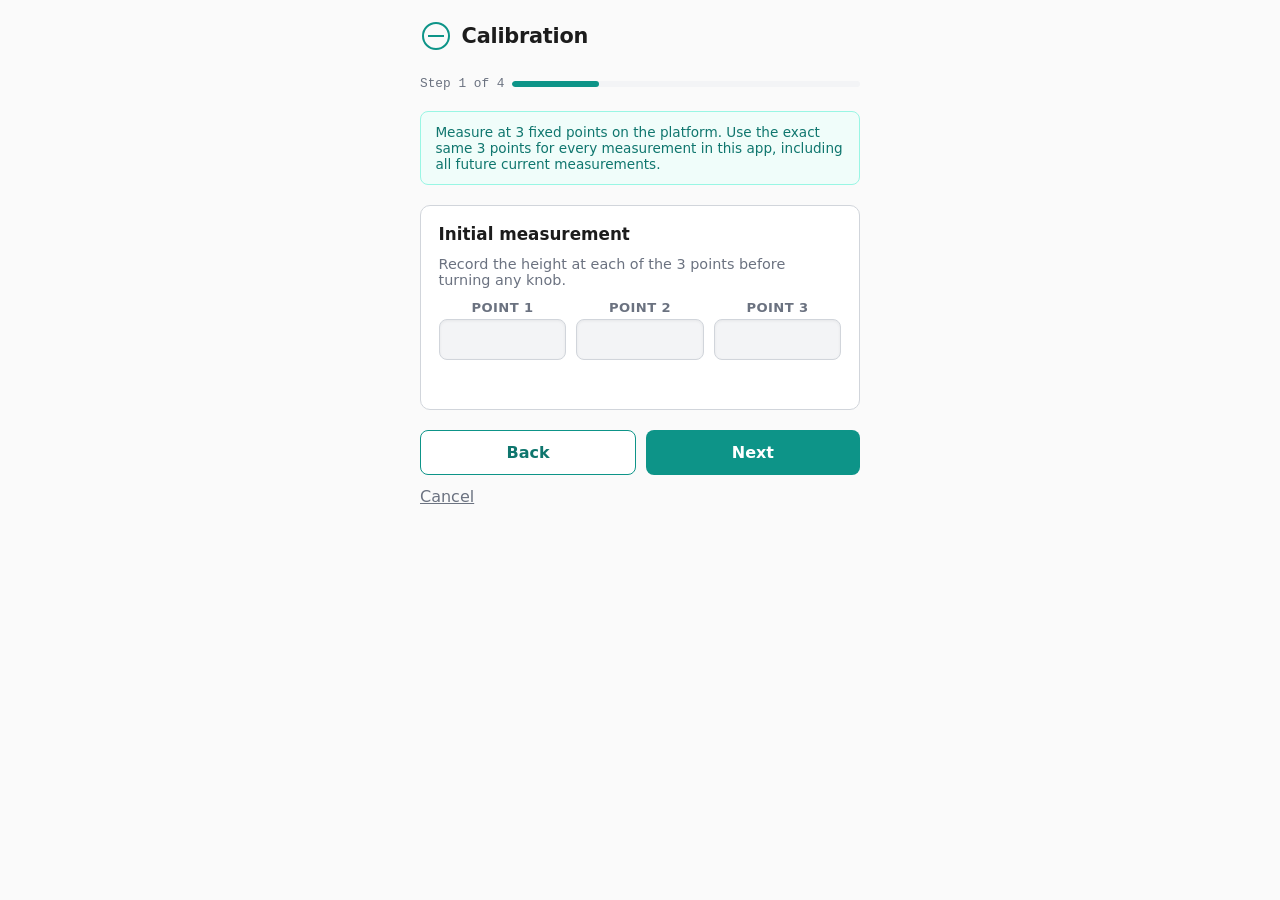
==== truelevel/calibrate.html @ a00348c5 "Initial commit: TrueLevel PWA + GitHub Pages deploy 3-knob platform leveling calculator. Static PWA " ====
<!DOCTYPE html>
<html lang="en">
<head>
<meta charset="UTF-8" />
<meta name="viewport" content="width=device-width, initial-scale=1, viewport-fit=cover" />
<title>TrueLevel &mdash; Calibration</title>
<meta name="theme-color" content="#0d9488" />
<link rel="manifest" href="manifest.json" />
<link rel="apple-touch-icon" href="icons/icon-192.png" />
<link rel="icon" href="icons/icon-192.png" />
<link rel="stylesheet" href="css/style.css" />
</head>
<body>
<div class="app">
  <header class="app-header">
    <svg class="brand-icon" viewBox="0 0 32 32" fill="none" xmlns="http://www.w3.org/2000/svg">
      <circle cx="16" cy="16" r="13" stroke="#0D9488" stroke-width="2"/>
      <line x1="8" y1="16" x2="24" y2="16" stroke="#0D9488" stroke-width="2"/>
    </svg>
    <h1>Calibration</h1>
  </header>

  <div class="progress">
    <span class="progress-label" id="progress-label">Step 1 of 4</span>
    <div class="progress-track">
      <div class="progress-fill" id="progress-fill" style="width: 25%;"></div>
    </div>
  </div>

  <div class="notice">
    Measure at 3 fixed points on the platform. Use the exact same 3 points
    for every measurement in this app, including all future current
    measurements.
  </div>

  <!-- Step 1: initial measurement -->
  <section id="step-1" class="step">
    <div class="card">
      <h2>Initial measurement</h2>
      <p class="subtitle" style="margin-bottom: 0.75rem;">
        Record the height at each of the 3 points before turning any knob.
      </p>
      <div class="point-row">
        <div class="field point-field">
          <label>Point 1</label>
          <input type="number" step="any" id="initial-1" inputmode="decimal" />
        </div>
        <div class="field point-field">
          <label>Point 2</label>
          <input type="number" step="any" id="initial-2" inputmode="decimal" />
        </div>
        <div class="field point-field">
          <label>Point 3</label>
          <input type="number" step="any" id="initial-3" inputmode="decimal" />
        </div>
      </div>
    </div>
  </section>

  <!-- Steps 2-4: per-knob after measurement -->
  <section id="step-2" class="step" hidden></section>
  <section id="step-3" class="step" hidden></section>
  <section id="step-4" class="step" hidden></section>

  <p class="error-text" id="error-text" hidden></p>

  <div class="btn-row">
    <button class="btn-secondary" id="btn-back" hidden>Back</button>
    <button class="btn-primary" id="btn-next">Next</button>
  </div>
  <div style="margin-top: 0.75rem;">
    <a class="btn-text" href="index.html">Cancel</a>
  </div>
</div>

<script src="js/matrix.js"></script>
<script src="js/storage.js"></script>
<script src="js/calibrate.js"></script>
<script src="js/register-sw.js"></script>
</body>
</html>
---- truelevel/css/style.css ----
:root {
  --bg: #fafafa;
  --surface: #ffffff;
  --accent: #0d9488;
  --accent-dark: #0f766e;
  --text: #1c1c1c;
  --text-muted: #6b7280;
  --border: #d1d5db;
  --readout-bg: #f3f4f6;
  --ok: #16a34a;
  --warn: #dc2626;
  --font-sans: system-ui, -apple-system, "Segoe UI", Roboto, sans-serif;
  --font-mono: "SFMono-Regular", Consolas, "Liberation Mono", Menlo, monospace;
}

* {
  box-sizing: border-box;
}

html,
body {
  margin: 0;
  padding: 0;
  background: var(--bg);
  color: var(--text);
  font-family: var(--font-sans);
  -webkit-font-smoothing: antialiased;
}

body {
  min-height: 100vh;
  display: flex;
  flex-direction: column;
  align-items: center;
  padding: 0 0 2rem;
}

.app {
  width: 100%;
  max-width: 480px;
  padding: 1.25rem 1.25rem 3rem;
}

header.app-header {
  display: flex;
  align-items: center;
  gap: 0.6rem;
  margin-bottom: 1.5rem;
}

.brand-icon {
  width: 32px;
  height: 32px;
  flex-shrink: 0;
}

h1 {
  font-size: 1.3rem;
  font-weight: 700;
  margin: 0;
  letter-spacing: -0.01em;
}

h2 {
  font-size: 1.05rem;
  font-weight: 600;
  margin: 0 0 0.75rem;
}

p.subtitle {
  color: var(--text-muted);
  font-size: 0.9rem;
  margin: 0 0 1.25rem;
}

.card {
  background: var(--surface);
  border: 1px solid var(--border);
  border-radius: 10px;
  padding: 1.1rem;
  margin-bottom: 1rem;
}

.notice {
  background: #f0fdfa;
  border: 1px solid #99f6e4;
  color: var(--accent-dark);
  border-radius: 8px;
  padding: 0.75rem 0.9rem;
  font-size: 0.85rem;
  margin-bottom: 1.25rem;
}

.progress {
  display: flex;
  align-items: center;
  gap: 0.5rem;
  margin-bottom: 1.25rem;
}

.progress-label {
  font-family: var(--font-mono);
  font-size: 0.8rem;
  color: var(--text-muted);
  white-space: nowrap;
}

.progress-track {
  flex: 1;
  height: 6px;
  background: var(--readout-bg);
  border-radius: 3px;
  overflow: hidden;
}

.progress-fill {
  height: 100%;
  background: var(--accent);
  border-radius: 3px;
  transition: width 0.2s ease;
}

label {
  display: block;
  font-size: 0.82rem;
  font-weight: 600;
  color: var(--text-muted);
  margin-bottom: 0.3rem;
  text-transform: uppercase;
  letter-spacing: 0.03em;
}

.field {
  margin-bottom: 1rem;
}

.point-row {
  display: grid;
  grid-template-columns: 1fr 1fr 1fr;
  gap: 0.6rem;
  margin-bottom: 1rem;
}

.point-field label {
  text-align: center;
}

input[type="number"],
input[type="text"] {
  width: 100%;
  font-family: var(--font-mono);
  font-variant-numeric: tabular-nums;
  font-size: 1.05rem;
  padding: 0.6rem 0.65rem;
  border: 1px solid var(--border);
  border-radius: 8px;
  background: var(--readout-bg);
  box-shadow: inset 0 1px 3px rgba(0, 0, 0, 0.06);
  color: var(--text);
  text-align: center;
}

input[type="number"]:focus,
input[type="text"]:focus {
  outline: none;
  border-color: var(--accent);
  box-shadow: inset 0 1px 3px rgba(0, 0, 0, 0.06), 0 0 0 3px rgba(13, 148, 136, 0.15);
}

.readout {
  font-family: var(--font-mono);
  font-variant-numeric: tabular-nums;
  background: var(--readout-bg);
  border: 1px solid var(--border);
  border-radius: 8px;
  box-shadow: inset 0 1px 3px rgba(0, 0, 0, 0.06);
  padding: 0.6rem 0.75rem;
  font-size: 1rem;
}

.select-group {
  display: flex;
  gap: 0.5rem;
}

.select-option {
  flex: 1;
  text-align: center;
  padding: 0.6rem 0.5rem;
  border: 1px solid var(--border);
  border-radius: 8px;
  background: var(--surface);
  cursor: pointer;
  font-size: 0.88rem;
  font-weight: 600;
  color: var(--text-muted);
  transition: all 0.15s ease;
  user-select: none;
}

.select-option.active {
  border-color: var(--accent);
  background: #f0fdfa;
  color: var(--accent-dark);
}

.knob-picker {
  display: flex;
  gap: 0.5rem;
}

.knob-picker .select-option {
  display: flex;
  align-items: center;
  justify-content: center;
  gap: 0.35rem;
}

button,
.btn {
  display: inline-flex;
  align-items: center;
  justify-content: center;
  gap: 0.4rem;
  width: 100%;
  font-family: var(--font-sans);
  font-size: 1rem;
  font-weight: 600;
  padding: 0.75rem 1rem;
  border-radius: 8px;
  border: none;
  cursor: pointer;
  text-decoration: none;
  transition: background 0.15s ease, transform 0.05s ease;
}

button:active,
.btn:active {
  transform: scale(0.98);
}

.btn-primary {
  background: var(--accent);
  color: #fff;
}

.btn-primary:hover {
  background: var(--accent-dark);
}

.btn-secondary {
  background: var(--surface);
  color: var(--accent-dark);
  border: 1px solid var(--accent);
}

.btn-secondary:hover {
  background: #f0fdfa;
}

.btn-text {
  background: transparent;
  color: var(--text-muted);
  font-weight: 500;
  text-decoration: underline;
}

.btn-row {
  display: flex;
  gap: 0.6rem;
  margin-top: 1.25rem;
}

.btn-row > * {
  flex: 1;
}

.stack {
  display: flex;
  flex-direction: column;
  gap: 0.75rem;
}

.knob-result {
  display: flex;
  align-items: center;
  gap: 0.9rem;
}

.knob-icon {
  width: 44px;
  height: 44px;
  flex-shrink: 0;
}

.knob-result-body {
  flex: 1;
}

.knob-result-title {
  font-weight: 700;
  font-size: 0.95rem;
  margin-bottom: 0.25rem;
  display: flex;
  align-items: center;
  gap: 0.4rem;
}

.status-dot {
  width: 9px;
  height: 9px;
  border-radius: 50%;
  flex-shrink: 0;
}

.status-dot.ok {
  background: var(--ok);
}

.status-dot.warn {
  background: var(--warn);
}

.knob-result-detail {
  font-family: var(--font-mono);
  font-variant-numeric: tabular-nums;
  font-size: 0.95rem;
  color: var(--text);
}

.knob-result-sub {
  font-size: 0.8rem;
  color: var(--text-muted);
  margin-top: 0.15rem;
}

.matrix-table {
  border-collapse: collapse;
  width: 100%;
  font-family: var(--font-mono);
  font-variant-numeric: tabular-nums;
  font-size: 0.85rem;
}

.matrix-table td {
  border: 1px solid var(--border);
  background: var(--readout-bg);
  padding: 0.4rem 0.5rem;
  text-align: center;
}

.error-text {
  color: var(--warn);
  font-size: 0.85rem;
  margin-top: 0.5rem;
}

.center-cta {
  text-align: center;
  padding: 2rem 0;
}

.footer-note {
  text-align: center;
  color: var(--text-muted);
  font-size: 0.75rem;
  margin-top: 2rem;
}
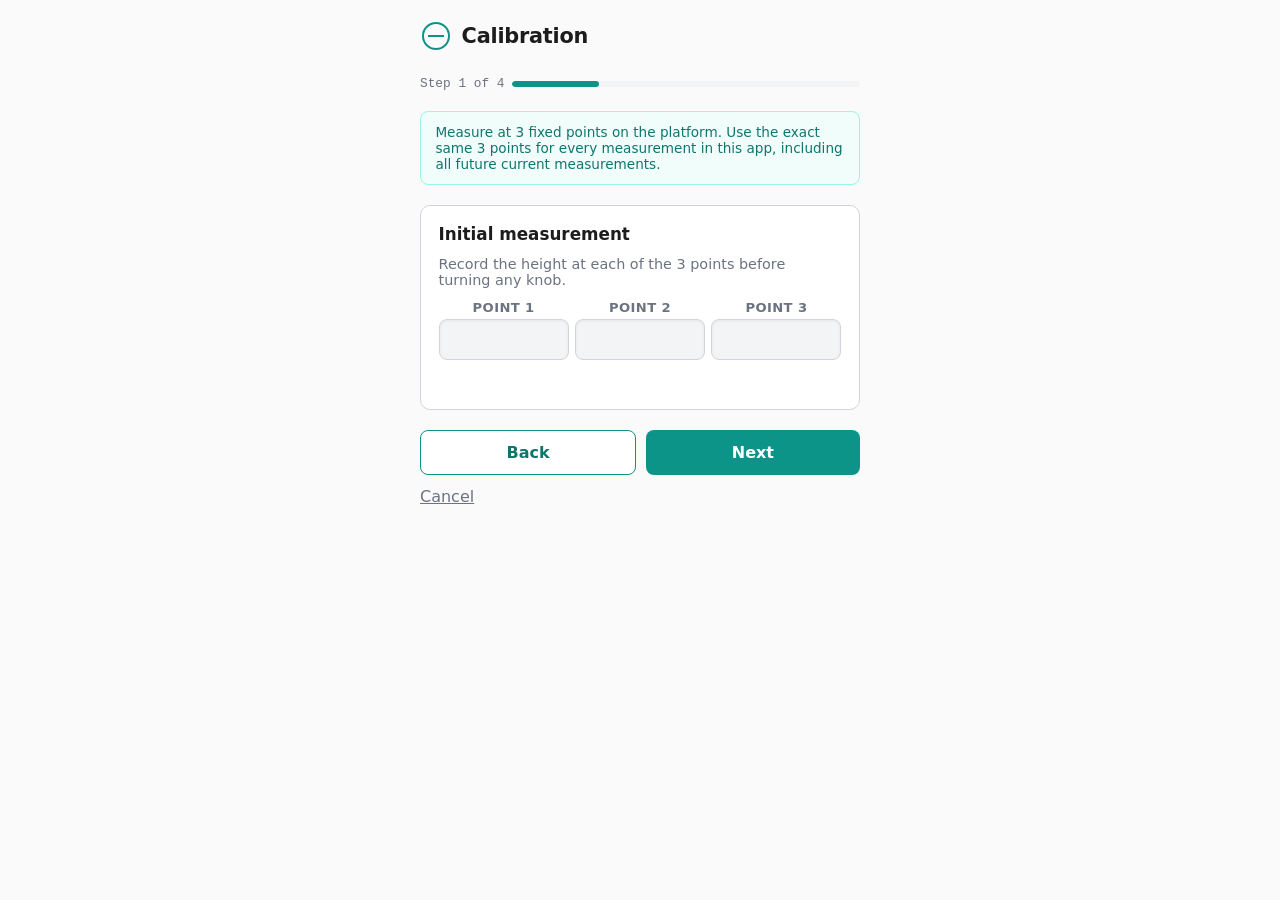
==== commit d12ce3e1: "Add in-app theme picker (Classic, Dark, Blueprint, High contrast) Colors are now tokens; each theme " ====
--- a/truelevel/calibrate.html
+++ b/truelevel/calibrate.html
@@ -9,13 +9,14 @@
 <link rel="apple-touch-icon" href="icons/icon-192.png" />
 <link rel="icon" href="icons/icon-192.png" />
 <link rel="stylesheet" href="css/style.css" />
+<script src="js/theme.js"></script>
 </head>
 <body>
 <div class="app">
   <header class="app-header">
     <svg class="brand-icon" viewBox="0 0 32 32" fill="none" xmlns="http://www.w3.org/2000/svg">
-      <circle cx="16" cy="16" r="13" stroke="#0D9488" stroke-width="2"/>
-      <line x1="8" y1="16" x2="24" y2="16" stroke="#0D9488" stroke-width="2"/>
+      <circle cx="16" cy="16" r="13" stroke="currentColor" stroke-width="2"/>
+      <line x1="8" y1="16" x2="24" y2="16" stroke="currentColor" stroke-width="2"/>
     </svg>
     <h1>Calibration</h1>
   </header>
--- a/truelevel/css/style.css
+++ b/truelevel/css/style.css
@@ -1,16 +1,90 @@
-:root {
+/* Theme tokens. :root and [data-theme="light"] are the Classic theme; the
+   other themes only override tokens. Any element with a data-theme attribute
+   (the <html> tag, or a preview tile in the picker) re-scopes the tokens. */
+:root,
+[data-theme="light"] {
   --bg: #fafafa;
   --surface: #ffffff;
   --accent: #0d9488;
   --accent-dark: #0f766e;
+  --accent-text: #0f766e;
+  --accent-soft: #f0fdfa;
+  --accent-border: #99f6e4;
+  --on-accent: #ffffff;
+  --focus-ring: rgba(13, 148, 136, 0.15);
   --text: #1c1c1c;
   --text-muted: #6b7280;
   --border: #d1d5db;
   --readout-bg: #f3f4f6;
+  --inset-shadow: inset 0 1px 3px rgba(0, 0, 0, 0.06);
   --ok: #16a34a;
   --warn: #dc2626;
+  --warn-soft: #fef2f2;
   --font-sans: system-ui, -apple-system, "Segoe UI", Roboto, sans-serif;
   --font-mono: "SFMono-Regular", Consolas, "Liberation Mono", Menlo, monospace;
+}
+
+/* Dark instrument: easy on the eyes in a dim workshop. */
+[data-theme="dark"] {
+  --bg: #0f1416;
+  --surface: #182024;
+  --accent: #2dd4bf;
+  --accent-dark: #5eead4;
+  --accent-text: #5eead4;
+  --accent-soft: #10302c;
+  --accent-border: #1f5a52;
+  --on-accent: #04201c;
+  --focus-ring: rgba(45, 212, 191, 0.3);
+  --text: #e6edf0;
+  --text-muted: #93a1a8;
+  --border: #2c3a40;
+  --readout-bg: #0b1012;
+  --inset-shadow: none;
+  --ok: #4ade80;
+  --warn: #f87171;
+  --warn-soft: #3a1618;
+}
+
+/* Blueprint: navy paper with a drafting grid. */
+[data-theme="blueprint"] {
+  --bg: #0b2545;
+  --surface: #0f3160;
+  --accent: #38bdf8;
+  --accent-dark: #7dd3fc;
+  --accent-text: #7dd3fc;
+  --accent-soft: #0c3b6b;
+  --accent-border: #2a6ba3;
+  --on-accent: #062033;
+  --focus-ring: rgba(56, 189, 248, 0.35);
+  --text: #eaf3ff;
+  --text-muted: #94b4d9;
+  --border: #2a5588;
+  --readout-bg: #0a2242;
+  --inset-shadow: none;
+  --ok: #34d399;
+  --warn: #fb7185;
+  --warn-soft: #4a1d33;
+}
+
+/* High contrast: black on white, bigger type and targets, for sunlight. */
+[data-theme="contrast"] {
+  --bg: #ffffff;
+  --surface: #ffffff;
+  --accent: #005f56;
+  --accent-dark: #003d37;
+  --accent-text: #00423b;
+  --accent-soft: #e3f4f1;
+  --accent-border: #005f56;
+  --on-accent: #ffffff;
+  --focus-ring: rgba(0, 95, 86, 0.35);
+  --text: #000000;
+  --text-muted: #2e2e2e;
+  --border: #000000;
+  --readout-bg: #f0f0f0;
+  --inset-shadow: none;
+  --ok: #006400;
+  --warn: #b00000;
+  --warn-soft: #fde8e8;
 }
 
 * {
@@ -82,9 +156,9 @@
 }
 
 .notice {
-  background: #f0fdfa;
-  border: 1px solid #99f6e4;
-  color: var(--accent-dark);
+  background: var(--accent-soft);
+  border: 1px solid var(--accent-border);
+  color: var(--accent-text);
   border-radius: 8px;
   padding: 0.75rem 0.9rem;
   font-size: 0.85rem;
@@ -155,7 +229,7 @@
   border: 1px solid var(--border);
   border-radius: 8px;
   background: var(--readout-bg);
-  box-shadow: inset 0 1px 3px rgba(0, 0, 0, 0.06);
+  box-shadow: var(--inset-shadow);
   color: var(--text);
   text-align: center;
 }
@@ -164,7 +238,7 @@
 input[type="text"]:focus {
   outline: none;
   border-color: var(--accent);
-  box-shadow: inset 0 1px 3px rgba(0, 0, 0, 0.06), 0 0 0 3px rgba(13, 148, 136, 0.15);
+  box-shadow: var(--inset-shadow), 0 0 0 3px var(--focus-ring);
 }
 
 .readout {
@@ -173,7 +247,7 @@
   background: var(--readout-bg);
   border: 1px solid var(--border);
   border-radius: 8px;
-  box-shadow: inset 0 1px 3px rgba(0, 0, 0, 0.06);
+  box-shadow: var(--inset-shadow);
   padding: 0.6rem 0.75rem;
   font-size: 1rem;
 }
@@ -200,8 +274,8 @@
 
 .select-option.active {
   border-color: var(--accent);
-  background: #f0fdfa;
-  color: var(--accent-dark);
+  background: var(--accent-soft);
+  color: var(--accent-text);
 }
 
 .knob-picker {
@@ -241,7 +315,7 @@
 
 .btn-primary {
   background: var(--accent);
-  color: #fff;
+  color: var(--on-accent);
 }
 
 .btn-primary:hover {
@@ -250,12 +324,12 @@
 
 .btn-secondary {
   background: var(--surface);
-  color: var(--accent-dark);
+  color: var(--accent-text);
   border: 1px solid var(--accent);
 }
 
 .btn-secondary:hover {
-  background: #f0fdfa;
+  background: var(--accent-soft);
 }
 
 .btn-text {
@@ -366,3 +440,186 @@
   font-size: 0.75rem;
   margin-top: 2rem;
 }
+
+/* Saved calibrations */
+.calib-head {
+  display: flex;
+  align-items: center;
+  justify-content: space-between;
+  gap: 0.5rem;
+}
+
+.calib-name {
+  font-weight: 600;
+  overflow-wrap: anywhere;
+}
+
+.calib-date {
+  color: var(--text-muted);
+  font-size: 0.82rem;
+  margin: 0.15rem 0 0.6rem;
+}
+
+.badge {
+  flex-shrink: 0;
+  font-size: 0.72rem;
+  font-weight: 600;
+  padding: 0.15rem 0.5rem;
+  border-radius: 999px;
+  background: var(--accent-soft);
+  color: var(--accent-text);
+  border: 1px solid var(--accent);
+}
+
+.calib-item details {
+  font-size: 0.85rem;
+  color: var(--text-muted);
+}
+
+.calib-item summary {
+  cursor: pointer;
+  margin-bottom: 0.4rem;
+}
+
+.calib-actions {
+  margin-top: 0.75rem;
+}
+
+.btn-danger {
+  color: var(--warn);
+  border-color: var(--warn);
+}
+
+.btn-danger:hover {
+  background: var(--warn-soft);
+}
+
+/* Icons follow the theme accent */
+.brand-icon,
+.knob-icon {
+  color: var(--accent);
+}
+
+/* Blueprint drafting grid */
+html[data-theme="blueprint"] body {
+  background-image:
+    linear-gradient(rgba(125, 211, 252, 0.07) 1px, transparent 1px),
+    linear-gradient(90deg, rgba(125, 211, 252, 0.07) 1px, transparent 1px);
+  background-size: 24px 24px;
+  background-attachment: fixed;
+}
+
+/* High contrast: bigger type, heavier borders, taller touch targets */
+html[data-theme="contrast"] {
+  font-size: 112.5%;
+}
+
+html[data-theme="contrast"] .card,
+html[data-theme="contrast"] .notice,
+html[data-theme="contrast"] input[type="number"],
+html[data-theme="contrast"] input[type="text"],
+html[data-theme="contrast"] .select-option,
+html[data-theme="contrast"] .btn-secondary,
+html[data-theme="contrast"] .readout {
+  border-width: 2px;
+}
+
+html[data-theme="contrast"] button,
+html[data-theme="contrast"] .btn {
+  min-height: 3.25rem;
+}
+
+html[data-theme="contrast"] label {
+  color: var(--text);
+}
+
+/* Theme picker (home page) */
+.theme-picker {
+  display: grid;
+  grid-template-columns: 1fr 1fr;
+  gap: 0.6rem;
+}
+
+.theme-tile {
+  display: flex;
+  flex-direction: column;
+  align-items: stretch;
+  gap: 0.5rem;
+  padding: 0.7rem;
+  background: var(--bg);
+  color: var(--text);
+  border: 2px solid var(--border);
+  border-radius: 10px;
+  font-size: 0.85rem;
+  text-align: left;
+}
+
+.theme-tile.active {
+  border-color: var(--accent);
+  box-shadow: 0 0 0 2px var(--accent);
+}
+
+.theme-tile-name {
+  display: flex;
+  align-items: center;
+  justify-content: space-between;
+}
+
+.theme-tile-check {
+  color: var(--accent);
+  font-weight: 700;
+}
+
+.theme-tile-preview {
+  display: flex;
+  align-items: center;
+  gap: 0.35rem;
+}
+
+.theme-tile-preview span {
+  height: 0.8rem;
+  border-radius: 999px;
+}
+
+.theme-tile-preview .sw-accent {
+  flex: 0 0 1.6rem;
+  background: var(--accent);
+}
+
+.theme-tile-preview .sw-surface {
+  flex: 0 0 1.1rem;
+  background: var(--surface);
+  border: 1px solid var(--border);
+}
+
+.theme-tile-preview .sw-muted {
+  flex: 1;
+  background: var(--text-muted);
+  opacity: 0.55;
+}
+
+/* Keep 3 point readings (e.g. "-0.150") from clipping on narrow phones:
+   tighter padding, and no spinner arrows eating the width. */
+.point-row {
+  gap: 0.4rem;
+}
+
+.point-field input {
+  padding-left: 0.25rem;
+  padding-right: 0.25rem;
+}
+
+input[type="number"]::-webkit-inner-spin-button,
+input[type="number"]::-webkit-outer-spin-button {
+  -webkit-appearance: none;
+  margin: 0;
+}
+
+input[type="number"] {
+  -moz-appearance: textfield;
+  appearance: textfield;
+}
+
+html[data-theme="contrast"] .point-field input {
+  font-size: 1rem;
+}
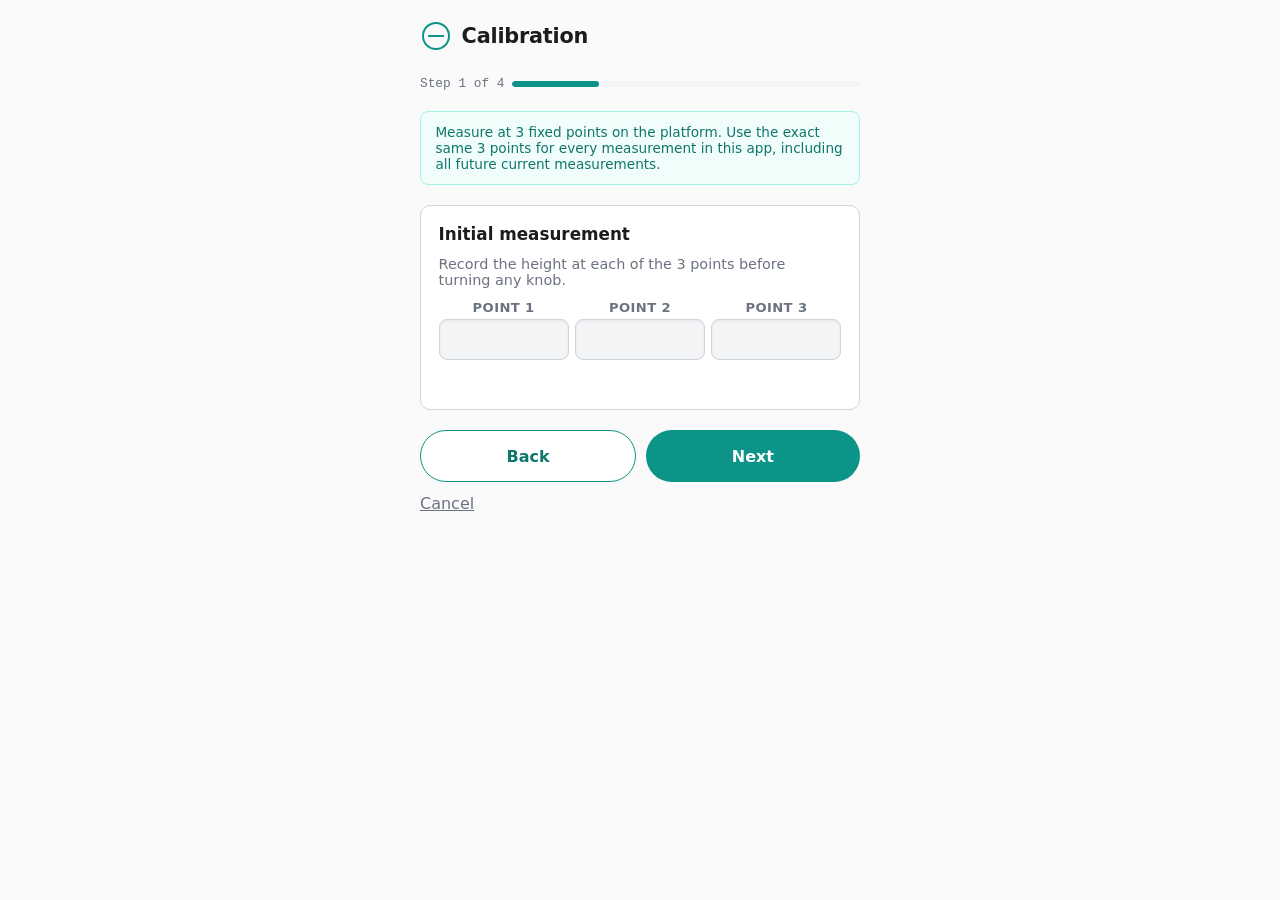
==== commit d8a5c0ee: "Add Settings page: appearance, results, data backup, help - Appearance: theme picker moves here (hom" ====
--- a/truelevel/calibrate.html
+++ b/truelevel/calibrate.html
@@ -10,6 +10,7 @@
 <link rel="icon" href="icons/icon-192.png" />
 <link rel="stylesheet" href="css/style.css" />
 <script src="js/theme.js"></script>
+<script src="js/prefs.js"></script>
 </head>
 <body>
 <div class="app">
@@ -37,7 +38,7 @@
   <!-- Step 1: initial measurement -->
   <section id="step-1" class="step">
     <div class="card">
-      <h2>Initial measurement</h2>
+      <h2>Initial measurement<span data-unit-note></span></h2>
       <p class="subtitle" style="margin-bottom: 0.75rem;">
         Record the height at each of the 3 points before turning any knob.
       </p>
--- a/truelevel/css/style.css
+++ b/truelevel/css/style.css
@@ -13,6 +13,7 @@
   --on-accent: #ffffff;
   --focus-ring: rgba(13, 148, 136, 0.15);
   --text: #1c1c1c;
+  --page-text: #1c1c1c;
   --text-muted: #6b7280;
   --border: #d1d5db;
   --readout-bg: #f3f4f6;
@@ -36,6 +37,7 @@
   --on-accent: #04201c;
   --focus-ring: rgba(45, 212, 191, 0.3);
   --text: #e6edf0;
+  --page-text: #e6edf0;
   --text-muted: #93a1a8;
   --border: #2c3a40;
   --readout-bg: #0b1012;
@@ -57,6 +59,7 @@
   --on-accent: #062033;
   --focus-ring: rgba(56, 189, 248, 0.35);
   --text: #eaf3ff;
+  --page-text: #eaf3ff;
   --text-muted: #94b4d9;
   --border: #2a5588;
   --readout-bg: #0a2242;
@@ -66,25 +69,79 @@
   --warn-soft: #4a1d33;
 }
 
-/* High contrast: black on white, bigger type and targets, for sunlight. */
-[data-theme="contrast"] {
-  --bg: #ffffff;
-  --surface: #ffffff;
-  --accent: #005f56;
-  --accent-dark: #003d37;
-  --accent-text: #00423b;
-  --accent-soft: #e3f4f1;
-  --accent-border: #005f56;
-  --on-accent: #ffffff;
-  --focus-ring: rgba(0, 95, 86, 0.35);
-  --text: #000000;
-  --text-muted: #2e2e2e;
-  --border: #000000;
-  --readout-bg: #f0f0f0;
-  --inset-shadow: none;
-  --ok: #006400;
-  --warn: #b00000;
-  --warn-soft: #fde8e8;
+/* Pastel: soft lavender, peach and mint with rounded corners. */
+[data-theme="pastel"] {
+  --bg: #fdf7f2;
+  --surface: #fffdfc;
+  --accent: #b7a4ee;
+  --accent-dark: #a591e0;
+  --accent-text: #5b46a8;
+  --accent-soft: #f1ecfd;
+  --accent-border: #d9cff7;
+  --on-accent: #2f2350;
+  --focus-ring: rgba(183, 164, 238, 0.4);
+  --text: #3f3852;
+  --page-text: #3f3852;
+  --text-muted: #6f6783;
+  --border: #e6dcec;
+  --readout-bg: #f6eef4;
+  --inset-shadow: inset 0 1px 3px rgba(91, 70, 168, 0.06);
+  --ok: #4fa88a;
+  --warn: #c8425f;
+  --warn-soft: #fde8ee;
+}
+
+/* Van Gogh (The Bedroom): wall blue backdrop, cream cards, wood outlines,
+   golden accent, red call to action, olive for success. The wall blue is
+   #5A82A6 deepened to #4C7093 so cream text on it stays readable (4.6:1). */
+[data-theme="vangogh"] {
+  --bg: #4c7093;
+  --surface: #f4f1ea;
+  --accent: #d49c2f;
+  --accent-dark: #b98420;
+  --accent-text: #7a5108;
+  --accent-soft: #f6e7c4;
+  --accent-border: #e2be6a;
+  --on-accent: #2e2210;
+  --cta: #c82819;
+  --cta-dark: #a51f13;
+  --on-cta: #f4f1ea;
+  --focus-ring: rgba(90, 130, 166, 0.45);
+  --text: #2e2a25;
+  --page-text: #f4f1ea;
+  --text-muted: #6b5a4a;
+  --border: #a67c5b;
+  --readout-bg: #eae3d5;
+  --inset-shadow: inset 0 1px 3px rgba(46, 42, 37, 0.1);
+  --ok: #3b6b38;
+  --warn: #c82819;
+  --warn-soft: #f8dcd6;
+}
+
+/* Matisse (Woman with a Hat): Fauvist teal backdrop, peach cards, olive
+   outlines, fuchsia accent, hot red call to action, violet-navy type. */
+[data-theme="matisse"] {
+  --bg: #287c74;
+  --surface: #e8b49e;
+  --accent: #d45b80;
+  --accent-dark: #b8446a;
+  --accent-text: #7a1d43;
+  --accent-soft: #f6cfd3;
+  --accent-border: #e58fa8;
+  --on-accent: #30264a;
+  --cta: #d82822;
+  --cta-dark: #b31e19;
+  --on-cta: #fff6ee;
+  --focus-ring: rgba(212, 91, 128, 0.45);
+  --text: #30264a;
+  --page-text: #fff6ee;
+  --text-muted: #4a3f63;
+  --border: #5c703c;
+  --readout-bg: #f6dccf;
+  --inset-shadow: inset 0 1px 3px rgba(48, 38, 74, 0.14);
+  --ok: #5c703c;
+  --warn: #8e1519;
+  --warn-soft: #f6cfc7;
 }
 
 * {
@@ -308,18 +365,24 @@
   transition: background 0.15s ease, transform 0.05s ease;
 }
 
+button:not(.theme-swatch):not(.btn-text),
+.btn {
+  min-height: 3.25rem;
+  border-radius: 999px;
+}
+
 button:active,
 .btn:active {
   transform: scale(0.98);
 }
 
 .btn-primary {
-  background: var(--accent);
-  color: var(--on-accent);
+  background: var(--cta, var(--accent));
+  color: var(--on-cta, var(--on-accent));
 }
 
 .btn-primary:hover {
-  background: var(--accent-dark);
+  background: var(--cta-dark, var(--accent-dark));
 }
 
 .btn-secondary {
@@ -431,7 +494,15 @@
 
 .center-cta {
   text-align: center;
-  padding: 2rem 0;
+  padding: 1.75rem 1.25rem;
+}
+
+/* The main call to action sits inside its card instead of touching the edges. */
+.center-cta .btn {
+  width: auto;
+  min-width: 75%;
+  padding-left: 2rem;
+  padding-right: 2rem;
 }
 
 .footer-note {
@@ -509,93 +580,63 @@
   background-attachment: fixed;
 }
 
-/* High contrast: bigger type, heavier borders, taller touch targets */
-html[data-theme="contrast"] {
-  font-size: 112.5%;
-}
-
-html[data-theme="contrast"] .card,
-html[data-theme="contrast"] .notice,
-html[data-theme="contrast"] input[type="number"],
-html[data-theme="contrast"] input[type="text"],
-html[data-theme="contrast"] .select-option,
-html[data-theme="contrast"] .btn-secondary,
-html[data-theme="contrast"] .readout {
-  border-width: 2px;
-}
-
-html[data-theme="contrast"] button,
-html[data-theme="contrast"] .btn {
-  min-height: 3.25rem;
-}
-
-html[data-theme="contrast"] label {
+/* Pastel: soft gradient backdrop and rounder shapes */
+html[data-theme="pastel"] body {
+  background-image: linear-gradient(160deg, #fff1ec 0%, #f3edff 55%, #e9f7f2 100%);
+  background-attachment: fixed;
+}
+
+html[data-theme="pastel"] .card,
+html[data-theme="pastel"] .notice {
+  border-radius: 16px;
+}
+
+html[data-theme="pastel"] input[type="number"],
+html[data-theme="pastel"] input[type="text"],
+html[data-theme="pastel"] .select-option,
+html[data-theme="pastel"] .readout {
+  border-radius: 12px;
+}
+
+/* Theme picker (home page): one row of round swatches. Each swatch carries its
+   own data-theme, so it paints bands of that theme's page, card and accent. */
+.theme-picker {
+  display: flex;
+  flex-wrap: wrap;
+  justify-content: center;
+  gap: 0.5rem;
+}
+
+.theme-swatch {
+  width: 40px;
+  height: 40px;
+  min-height: 0;
+  padding: 0;
+  flex: 0 0 auto;
+  border: 2px solid rgba(128, 128, 128, 0.55);
+  border-radius: 50%;
+  background: linear-gradient(
+    135deg,
+    var(--bg) 0 38%,
+    var(--surface) 38% 66%,
+    var(--accent) 66% 100%
+  );
+}
+
+.theme-swatch.active {
+  outline: 3px solid currentColor;
+  outline-offset: 2px;
+}
+
+.theme-caption {
+  margin: 0.6rem 0 0;
+  text-align: center;
+  font-size: 0.85rem;
+  color: var(--text-muted);
+}
+
+.theme-caption strong {
   color: var(--text);
-}
-
-/* Theme picker (home page) */
-.theme-picker {
-  display: grid;
-  grid-template-columns: 1fr 1fr;
-  gap: 0.6rem;
-}
-
-.theme-tile {
-  display: flex;
-  flex-direction: column;
-  align-items: stretch;
-  gap: 0.5rem;
-  padding: 0.7rem;
-  background: var(--bg);
-  color: var(--text);
-  border: 2px solid var(--border);
-  border-radius: 10px;
-  font-size: 0.85rem;
-  text-align: left;
-}
-
-.theme-tile.active {
-  border-color: var(--accent);
-  box-shadow: 0 0 0 2px var(--accent);
-}
-
-.theme-tile-name {
-  display: flex;
-  align-items: center;
-  justify-content: space-between;
-}
-
-.theme-tile-check {
-  color: var(--accent);
-  font-weight: 700;
-}
-
-.theme-tile-preview {
-  display: flex;
-  align-items: center;
-  gap: 0.35rem;
-}
-
-.theme-tile-preview span {
-  height: 0.8rem;
-  border-radius: 999px;
-}
-
-.theme-tile-preview .sw-accent {
-  flex: 0 0 1.6rem;
-  background: var(--accent);
-}
-
-.theme-tile-preview .sw-surface {
-  flex: 0 0 1.1rem;
-  background: var(--surface);
-  border: 1px solid var(--border);
-}
-
-.theme-tile-preview .sw-muted {
-  flex: 1;
-  background: var(--text-muted);
-  opacity: 0.55;
 }
 
 /* Keep 3 point readings (e.g. "-0.150") from clipping on narrow phones:
@@ -620,6 +661,169 @@
   appearance: textfield;
 }
 
-html[data-theme="contrast"] .point-field input {
-  font-size: 1rem;
-}
+/* Van Gogh: page text, outlines and brush-stroke backdrop */
+html[data-theme="vangogh"] body {
+  background-image: repeating-linear-gradient(
+    115deg,
+    rgba(255, 255, 255, 0.035) 0 2px,
+    transparent 2px 9px
+  );
+  background-attachment: fixed;
+}
+
+html:is([data-theme="vangogh"], [data-theme="matisse"]) .app-header h1,
+html:is([data-theme="vangogh"], [data-theme="matisse"]) .app p.subtitle,
+html:is([data-theme="vangogh"], [data-theme="matisse"]) .footer-note,
+html:is([data-theme="vangogh"], [data-theme="matisse"]) .btn-text,
+html:is([data-theme="vangogh"], [data-theme="matisse"]) .progress-label,
+html:is([data-theme="vangogh"], [data-theme="matisse"]) .app-header .brand-icon {
+  color: var(--page-text);
+}
+
+html:is([data-theme="vangogh"], [data-theme="matisse"]) .card p.subtitle {
+  color: var(--text-muted);
+}
+
+html[data-theme="vangogh"] .knob-icon {
+  color: var(--ok);
+}
+
+html[data-theme="vangogh"] .card {
+  border-width: 2px;
+  border-radius: 8px;
+  box-shadow: 3px 3px 0 rgba(46, 42, 37, 0.28);
+}
+
+html[data-theme="vangogh"] .btn-secondary,
+html[data-theme="vangogh"] input[type="number"],
+html[data-theme="vangogh"] input[type="text"] {
+  border-width: 2px;
+}
+
+/* Errors sit on the coloured page, so give them a light plate */
+html:is([data-theme="vangogh"], [data-theme="matisse"]) .error-text {
+  background: var(--page-text);
+  color: var(--warn);
+  border: 2px solid var(--warn);
+  border-radius: 8px;
+  padding: 0.5rem 0.75rem;
+  font-weight: 600;
+}
+
+/* Matisse: a fuchsia patch, olive outlines, hard violet shadow, inked CTAs */
+html[data-theme="matisse"] body {
+  background-image: radial-gradient(circle at 0% 0%, rgba(212, 91, 128, 0.3) 0, transparent 34%);
+  background-attachment: fixed;
+}
+
+html[data-theme="matisse"] .card {
+  border-width: 2px;
+  border-radius: 18px;
+  box-shadow: 4px 4px 0 rgba(48, 38, 74, 0.55);
+}
+
+html[data-theme="matisse"] .knob-icon {
+  color: var(--accent-text);
+}
+
+html[data-theme="matisse"] .btn-secondary,
+html[data-theme="matisse"] input[type="number"],
+html[data-theme="matisse"] input[type="text"] {
+  border-width: 2px;
+}
+
+/* Red and this teal have the same luminance, so ink the primary buttons
+   with a violet-navy contour, like Matisse's own outlines. */
+html[data-theme="matisse"] .btn-primary {
+  border: 2px solid var(--text);
+}
+
+/* Text size preference (set from Settings) */
+html[data-text-size="small"] {
+  font-size: 90%;
+}
+
+html[data-text-size="large"] {
+  font-size: 115%;
+}
+
+/* Gear link in the home header */
+.icon-btn {
+  margin-left: auto;
+  width: 44px;
+  height: 44px;
+  display: inline-flex;
+  align-items: center;
+  justify-content: center;
+  border-radius: 50%;
+  color: var(--page-text);
+  text-decoration: none;
+}
+
+.icon-btn:active {
+  background: rgba(128, 128, 128, 0.25);
+}
+
+/* Settings page */
+.hint {
+  font-size: 0.8rem;
+  color: var(--text-muted);
+  margin: 0.4rem 0 0;
+  overflow-wrap: anywhere;
+}
+
+.hint a {
+  color: var(--accent-text);
+}
+
+.card h3 {
+  font-size: 0.95rem;
+  margin: 1.1rem 0 0.2rem;
+}
+
+.card .stack {
+  margin-top: 0.75rem;
+}
+
+.card .field .btn-text {
+  width: auto;
+  min-height: 0;
+  padding: 0.4rem 0;
+  font-size: 0.82rem;
+}
+
+details.guide {
+  margin-top: 0.75rem;
+  border-top: 1px solid var(--border);
+  padding-top: 0.6rem;
+  font-size: 0.88rem;
+}
+
+details.guide summary {
+  cursor: pointer;
+  font-weight: 600;
+}
+
+details.guide ol {
+  margin: 0.6rem 0 0;
+  padding-left: 1.2rem;
+  line-height: 1.5;
+}
+
+details.guide textarea {
+  width: 100%;
+  margin: 0.6rem 0;
+  padding: 0.6rem;
+  font-family: var(--font-mono);
+  font-size: 0.8rem;
+  color: var(--text);
+  background: var(--readout-bg);
+  border: 1px solid var(--border);
+  border-radius: 8px;
+}
+
+section.card > .hint:first-of-type + .stack,
+section.card > .btn-danger,
+section.card > .btn-secondary {
+  margin-top: 0.75rem;
+}
